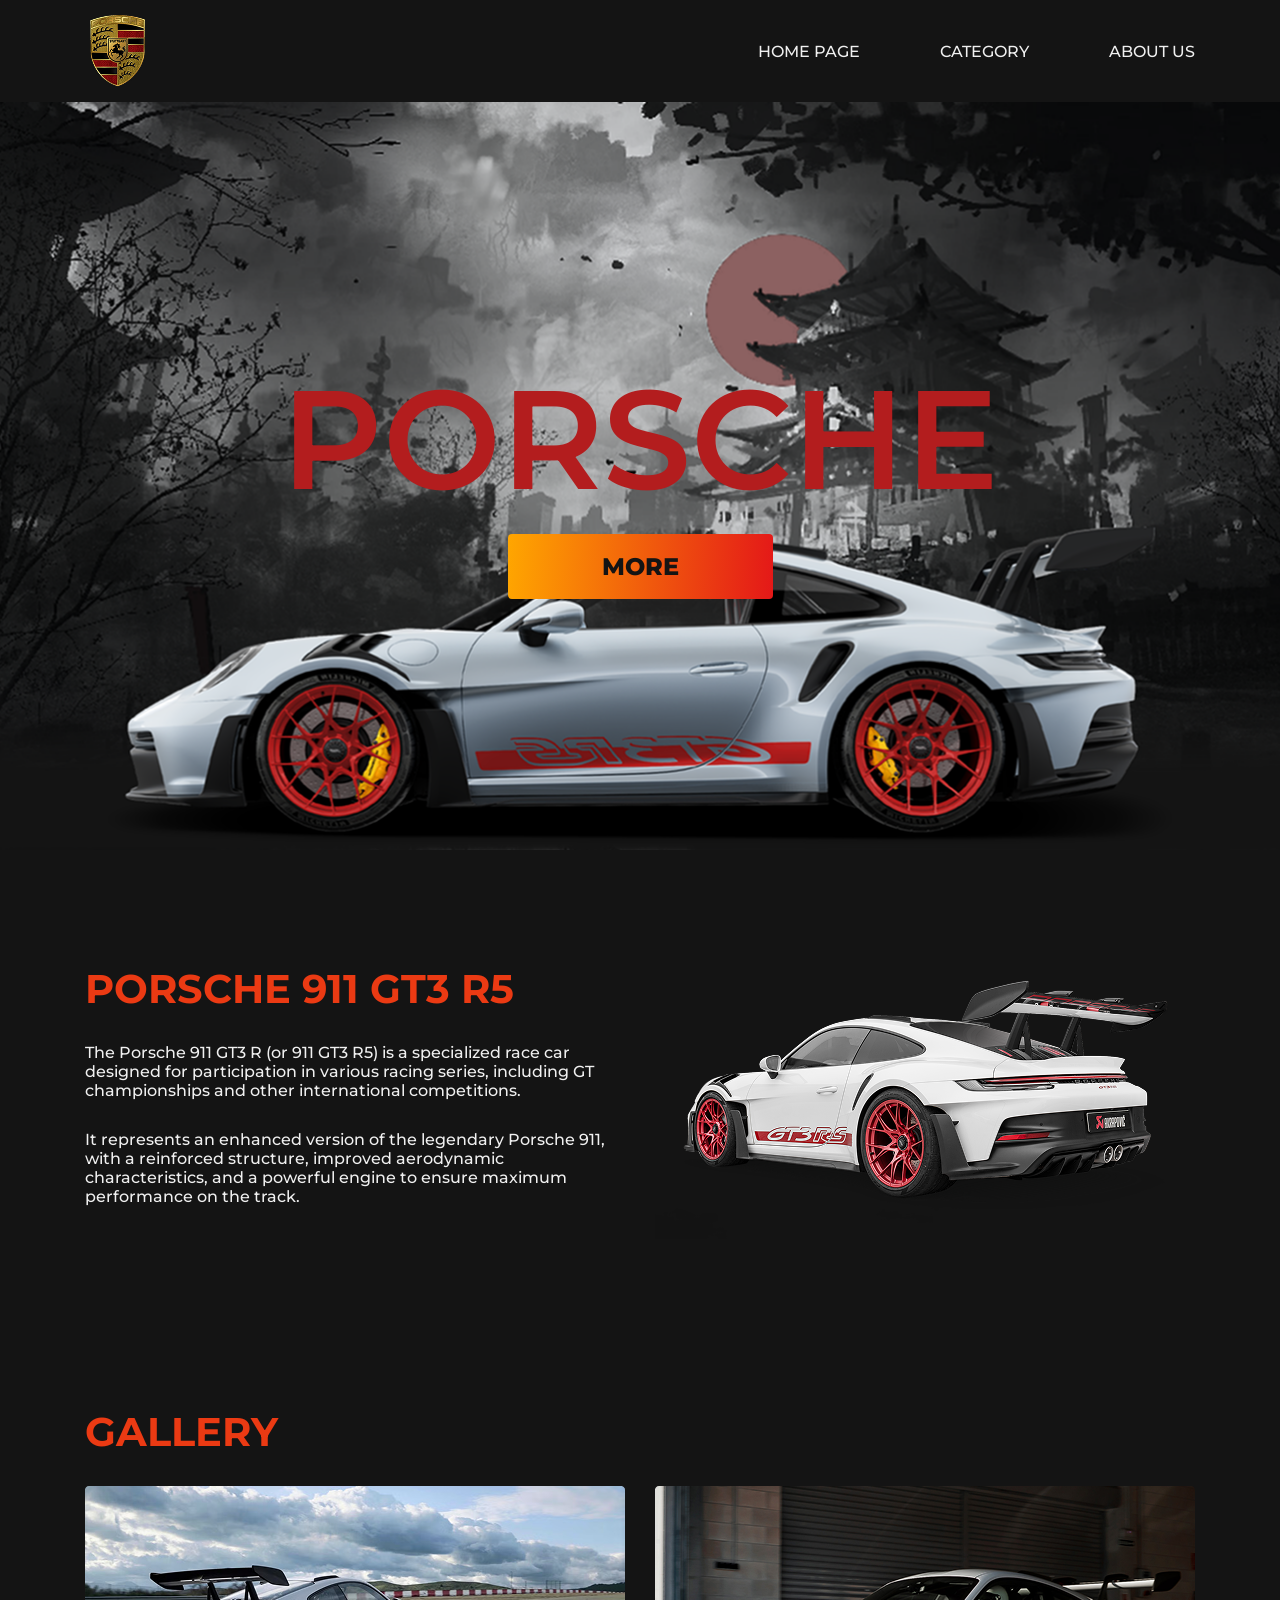
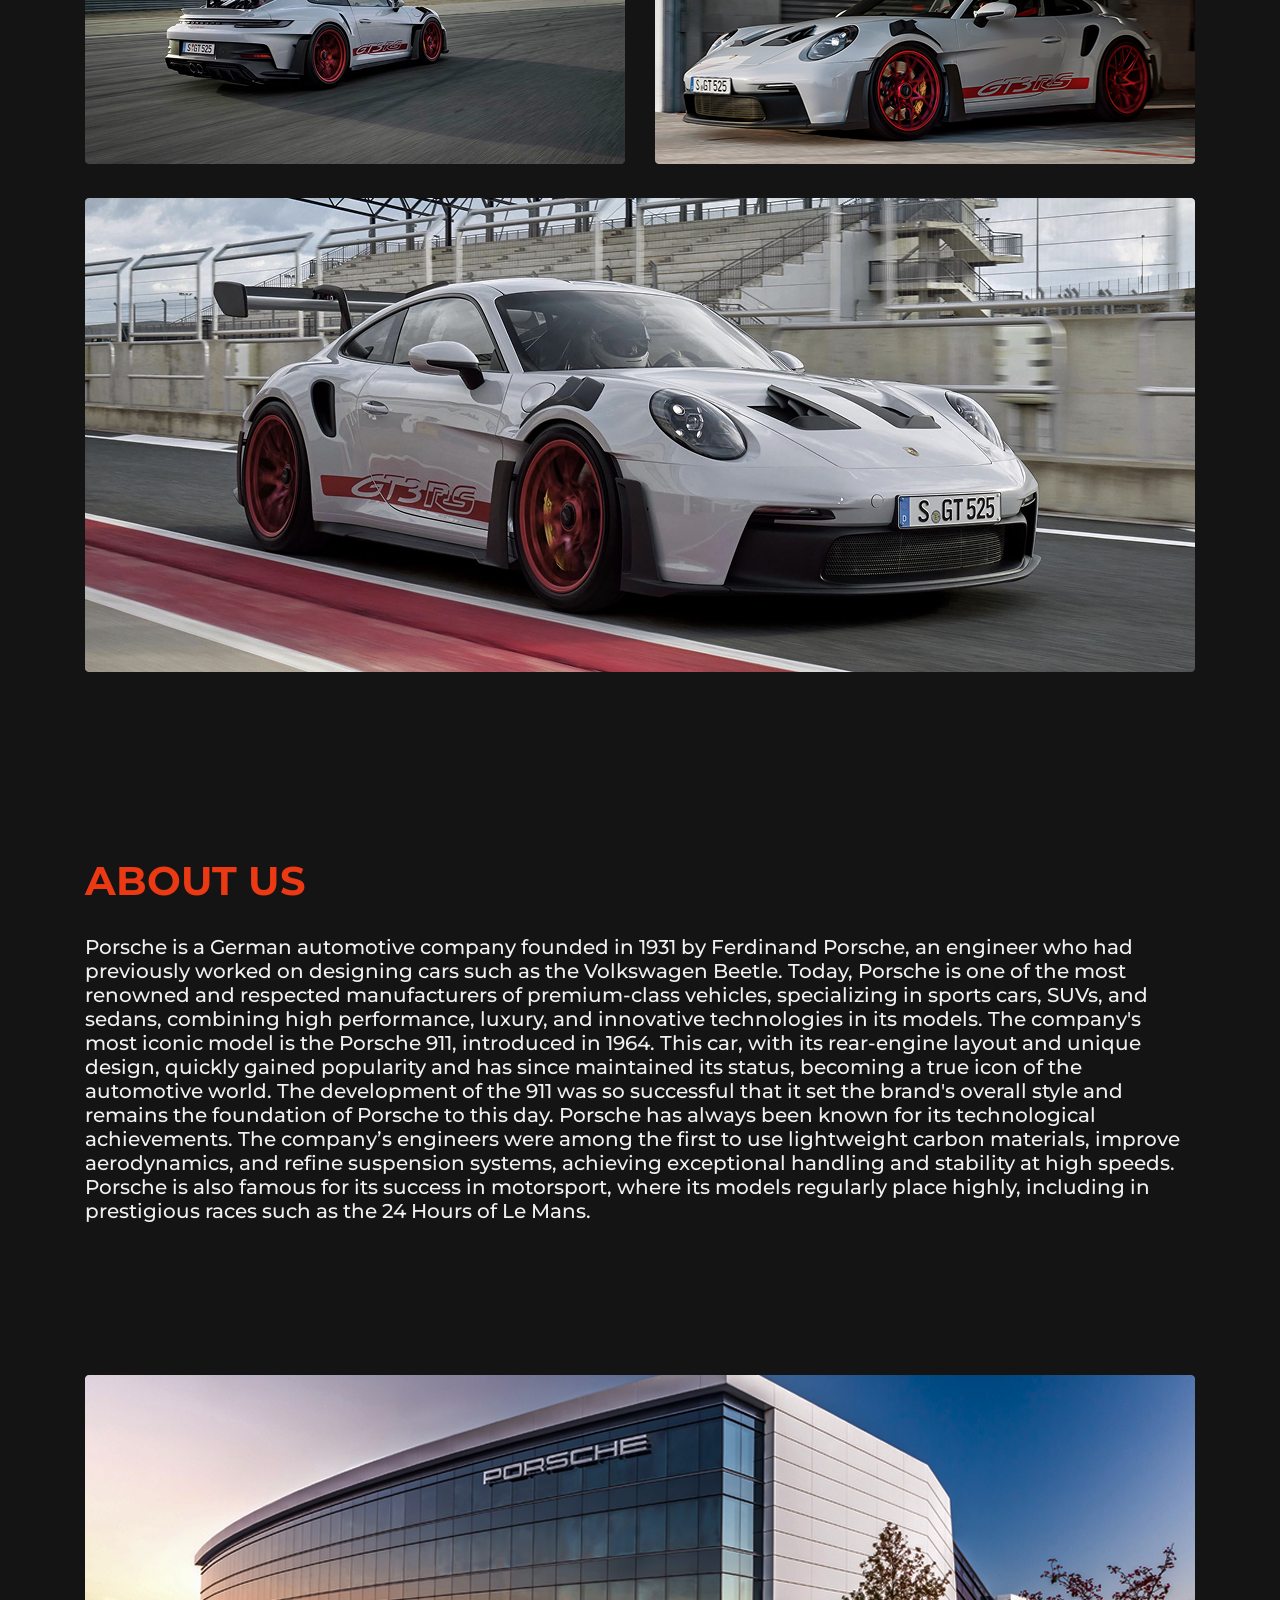
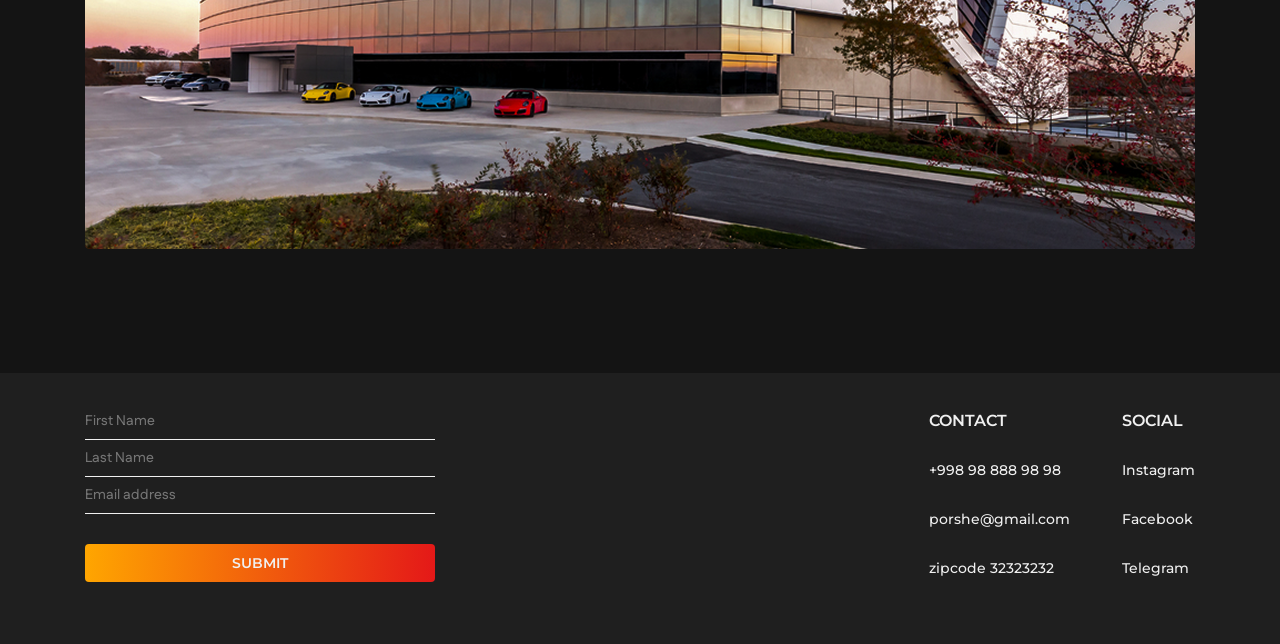
==== index.html @ d2d660ac "{porsche}" ====
<!DOCTYPE html>
<html lang="en">

<head>
    <meta charset="UTF-8">
    <meta name="viewport" content="width=device-width, initial-scale=1.0">
    <link rel="stylesheet" href="css/style.css">
    <title>PORSCHE</title>
</head>

<body>
    <!-- header-start -->
    <header class="header">
        <div class="container">
            <nav class="header__nav">
                <a href="#" class="header__nav-logo">
                    <img src="./img/logo.png" alt="">
                </a>
                <ul class="header__nav-list">
                    <li class="header__nav-list_item">
                        <a href="#" class="header__nav-link">HOME PAGE</a>
                    </li>
                    <li class="header__nav-list_item">
                        <a href="#" class="header__nav-link">CATEGORY</a>
                    </li>
                    <li class="header__nav-list_item">
                        <a href="#" class="header__nav-link">ABOUT US</a>
                    </li>
                </ul>
            </nav>
        </div>
    </header>
    <!-- header-end -->

    <!-- banner-start -->
    <section class="banner">
        <div class="container banner__wrap">
            <h1 class="banner__title">PORSCHE</h1>
            <a href="#" class="banner__link">MORE</a>
        </div>
    </section>
    <!-- banner-end -->

    <!-- car-start -->
    <section class="car">
        <div class="container car__wrap">
            <div class="car__left">
                <h2 class="car__left-title">PORSCHE 911 GT3 R5</h2>
                <p class="car__left-desc">The Porsche 911 GT3 R (or 911 GT3 R5) is a specialized race car designed for
                    participation in various racing series, including GT championships and other international
                    competitions.</p>
                <p class="car__left-desc">It represents an enhanced version of the legendary Porsche 911, with a
                    reinforced structure, improved aerodynamic characteristics, and a powerful engine to ensure maximum
                    performance on the track.</p>

            </div>
            <div class="car__right"><img src="./img/porsche.png" alt=""></div>
        </div>
    </section>
    <!-- car-end -->

    <!-- gallerey-start -->
    <section class="gallerey">
        <div class="container">
            <h2 class="gallerey__title">GALLERY</h2>
            <div class="gallerey__wrap">
                <div class="gallerey__img"><img src="img/gallery1.png" alt=""></div>
                <div class="gallerey__img"><img src="img/gallerey2.png" alt=""></div>
                <div class="gallerey__BigImg"><img src="img/gallerey3.png" alt=""></div>
            </div>
        </div>
    </section>


    <!-- gallerey-end -->

    <!-- about-start  -->
    <section class="about">
        <div class="container about__wrap">
            <h2 class="about__title">ABOUT US</h2>
            <p class="about__desk">
                Porsche is a German automotive company founded in 1931 by Ferdinand Porsche, an
                engineer who had previously worked on designing cars such as the Volkswagen Beetle.
                Today, Porsche is one of the most renowned and respected manufacturers of premium-class vehicles,
                specializing in sports cars, SUVs, and sedans, combining high performance, luxury, and innovative
                technologies in its models.
                The company's most iconic model is the Porsche 911, introduced in 1964.
                This car, with its rear-engine layout and unique design, quickly gained popularity and has since
                maintained its status, becoming a true icon of the automotive world. The development of the 911 was so
                successful that it set the brand's overall style and remains the foundation of Porsche to this day.
                Porsche has always been known for its technological achievements. The company’s engineers were among the
                first to use lightweight carbon materials, improve aerodynamics, and refine suspension systems,
                achieving exceptional handling and stability at high speeds. Porsche is also famous for its success in
                motorsport, where its models regularly place highly, including in prestigious races such as the 24 Hours
                of Le Mans.</p>
        </div>
        <div class="container about__img"><img src="img/office.png" alt=""></div>
    </section>
    <!-- about-end  -->

    <!-- footer-start -->
<footer class="footer">
  <div class="container">
    <nav class="footer__nav">
      <form id="contact-form" class="footer__nav-form" action="https://formspree.io/f/mojvgpev" method="POST">
        <input class="footer__nav-form_input" type="text" name="first_name" placeholder="First Name" required>
        <input class="footer__nav-form_input" type="text" name="last_name" placeholder="Last Name" required>
        <input class="footer__nav-form_input" type="email" name="email" placeholder="Email address" required>

        <!-- Тема письма -->
        <input type="hidden" name="_subject" value="Сообщение с моего сайта">

        <!-- Используем HTML шаблон -->
        <input type="hidden" name="_template" value="table">

        <!-- Сообщение -->
        <textarea name="message" style="display:none;">
<div>
  <img src="https://upload.wikimedia.org/wikipedia/commons/3/33/Porsche_Logo.svg" alt="Porsche Logo">
  <h2>Приветствую вас!</h2>
  <p><strong>Кабилов Саркор Сардарович</strong></p>
  <p>Создатель этого сайта</p>
  <p>Благодарю вас, что посетили мой сайт!</p>
</div>
        </textarea>

        <button class="footer__nav-form_btn" type="submit">SUBMIT</button>
      </form>

      <div class="footer__nav-right">
        <ul class="footer__nav-list">
          <h3 class="footer__nav-list_title">CONTACT</h3>
          <li class="footer__nav-list_item"><a href="tel:+998988889898" class="footer__nav-list_item-link">+998 98 888 98 98</a></li>
          <li class="footer__nav-list_item"><a href="mailto:porshe@gmail.com" class="footer__nav-list_item-link">porshe@gmail.com</a></li>
          <li class="footer__nav-list_item"><a href="sms:32323232" class="footer__nav-list_item-link">zipcode 32323232</a></li>
        </ul>

        <ul class="footer__nav-list">
          <h3 class="footer__nav-list_title">SOCIAL</h3>
          <li class="footer__nav-list_item"><a href="#" class="footer__nav-list_item-link">Instagram</a></li>
          <li class="footer__nav-list_item"><a href="#" class="footer__nav-list_item-link">Facebook</a></li>
          <li class="footer__nav-list_item"><a href="#" class="footer__nav-list_item-link">Telegram</a></li>
        </ul>
      </div>
    </nav>
  </div>
</footer>

<script>
document.getElementById('contact-form').addEventListener('submit', function(event) {
  event.preventDefault(); 
  var form = this;

  fetch(form.action, {
    method: form.method,
    body: new FormData(form),
    headers: { 'Accept': 'application/json' }
  }).then(response => {
    if (response.ok) {
      window.location.href = "thank-you.html"; 
    } else {
      alert("Ошибка при отправке формы. Попробуйте ещё раз.");
    }
  }).catch(error => {
    alert("Ошибка при отправке формы. Попробуйте ещё раз.");
  });
});
</script>

    <!-- footer-end -->
</body>

</html>
---- css/style.css ----
@import url(./fonts.css);

* {
    margin: 0;
    padding: 0;
    box-sizing: border-box;
    font-family: "Montserrat", sans-serif;
    text-decoration: none;
    list-style: none;
    font-weight: 500;
}

body {
    background: #141414;
    color: #F0F0F0;
}

/* header-start */
.header {
    padding: 10px 0;
}

.container {
    max-width: 1140px;
    width: 100%;
    height: 100%;
    padding: 0 15px;
    margin: 0 auto;
}

.header__nav {
    display: flex;
    justify-content: space-between;
    align-items: center;
}

.header__nav-list {
    display: flex;
    align-items: center;
    gap: 80px;
}

.header__nav-link {
    color: #F0F0F0;
    font-family: "Montserrat", sans-serif;
    font-weight: 500;
    font-size: 16px;
}

/* header-end */

/* banner-start */
.banner {
    background: url(../img/bg.png) no-repeat center bottom / cover;
    height: 748px;
}

.banner__wrap {
    display: flex;
    flex-direction: column;
    justify-content: center;
    align-items: center;
    gap: 10px;
}

.banner__title {
    font-family: "Montserrat", sans-serif;
    font-weight: 600;
    font-size: 140px;
    color: #B31D1E;
}

.banner__link {
    display: inline-block;
    padding: 18px;
    max-width: 265px;
    width: 100%;
    text-align: center;
    background: linear-gradient(93.34deg, #FFA600 0%, #E41818 100%);
    border-radius: 4px;
    font-family: "Montserrat";
    font-weight: 800;
    font-size: 24px;
    color: #141414;
    transition: 0.3s;
}

.banner__link:hover {
    color: #F0F0F0;
    background: linear-gradient(93.34deg, #E41818 0%, #FFA600 100%);
}

/* banner-end */

/* car-start */
.car {
    margin: 114px 0 164px;
}

.car__wrap {
    display: flex;
    gap: 30px;
    justify-content: center;
    align-items: flex-start;
}

.car__left {
    display: flex;
    flex-direction: column;
    gap: 30px;
    max-width: 540px;
    width: 100%;
}

.car__left-title {
    font-family: "Montserrat", sans-serif;
    font-weight: 700;
    font-size: 40px;
    color: #EB3A13;
}

.car__left-desk {
    font-family: "Montserrat", sans-serif;
    font-weight: 500;
    font-size: 20px;

}

.car__rigt {
    max-width: 540px;
    width: 100%;
}

.car__rigt img {
    width: 100%;
}

.gallerey {
    margin-bottom: 180px;
}

.gallerey__title {
    font-weight: 700;
    font-size: 40px;
    color: #EB3A13;
    margin-bottom: 30px;
}

.gallerey__wrap {
    display: flex;
    flex-wrap: wrap;
    gap: 30px;
}

.gallerey__img {
    flex: 0 0 calc(50% -15px);
}

.gallerey__img img {
    width: 100%;
}

.gallerey__BigImg {
    width: 100%;
}

/* car-end */

/* about-start */
.about {
    margin-bottom: 120px;
}

.about__wrap {
    display: flex;
    flex-direction: column;
    gap: 30px;
    margin-bottom: 152px;
}

.about__title {
    font-family: "Montserrat", sans-serif;
    font-weight: 700;
    font-size: 40px;
    color: #EB3A13;
}

.about__desk {
    font-family: "Montserrat", sans-serif;
    font-weight: 500;
    font-size: 20px;
    color: #F0F0F0;
}

.about__img img {
    width: 100%;
}

/* about-end */
/* footer-start */
.footer {
    padding: 38px 0 62px;
    background: #1F1F1F;

}

.footer__nav {
    display: flex;
    justify-content: space-between;
}

.footer__nav-form {
    max-width: 350px;
    width: 100%;
    display: flex;
    flex-direction: column;
    gap: 8px;
}

.footer__nav-form_input {
    border: none;
    outline: none;
    background: none;
    padding-bottom: 8px;
    border-bottom: 1px solid #F0F0F0;
    font-family: "Fustat", sans-serif;
    font-weight: 500;
    font-size: 14px;
    color: #F0F0F0;
}


.footer__nav-form_btn {
    border: none;
    outline: none;
    font-family: "Montserrat", sans-serif;
    font-weight: 600;
    font-size: 14px;
    padding: 10px;
    margin-top: 22px;
    border-radius: 4px;
    background: linear-gradient(93.34deg, #FFA600 0%, #E41818 100%);
    transition: 0.3s;
    color: #F0F0F0;
}

.footer__nav-form_btn:hover {
    color: #141414;
    background: linear-gradient(93.34deg, #E41818 0%, #FFA600 100%);
}

.footer__nav-right {
    display: flex;
    gap: 52px;
    align-items: flex-start;
}

.footer__nav-list {
    display: flex;
    gap: 30px;
    flex-direction: column;
}

.footer__nav-list_title {
    font-family: "Montserrat", sans-serif;
    font-weight: 600;
    font-size: 16px;
    color: #F0F0F0;
}

.footer__nav-list_item-link {
    font-family: "Montserrat", sans-serif;
    font-weight: 500;
    font-size: 14px;
    color: #F0F0F0;
}

/* footer-start */
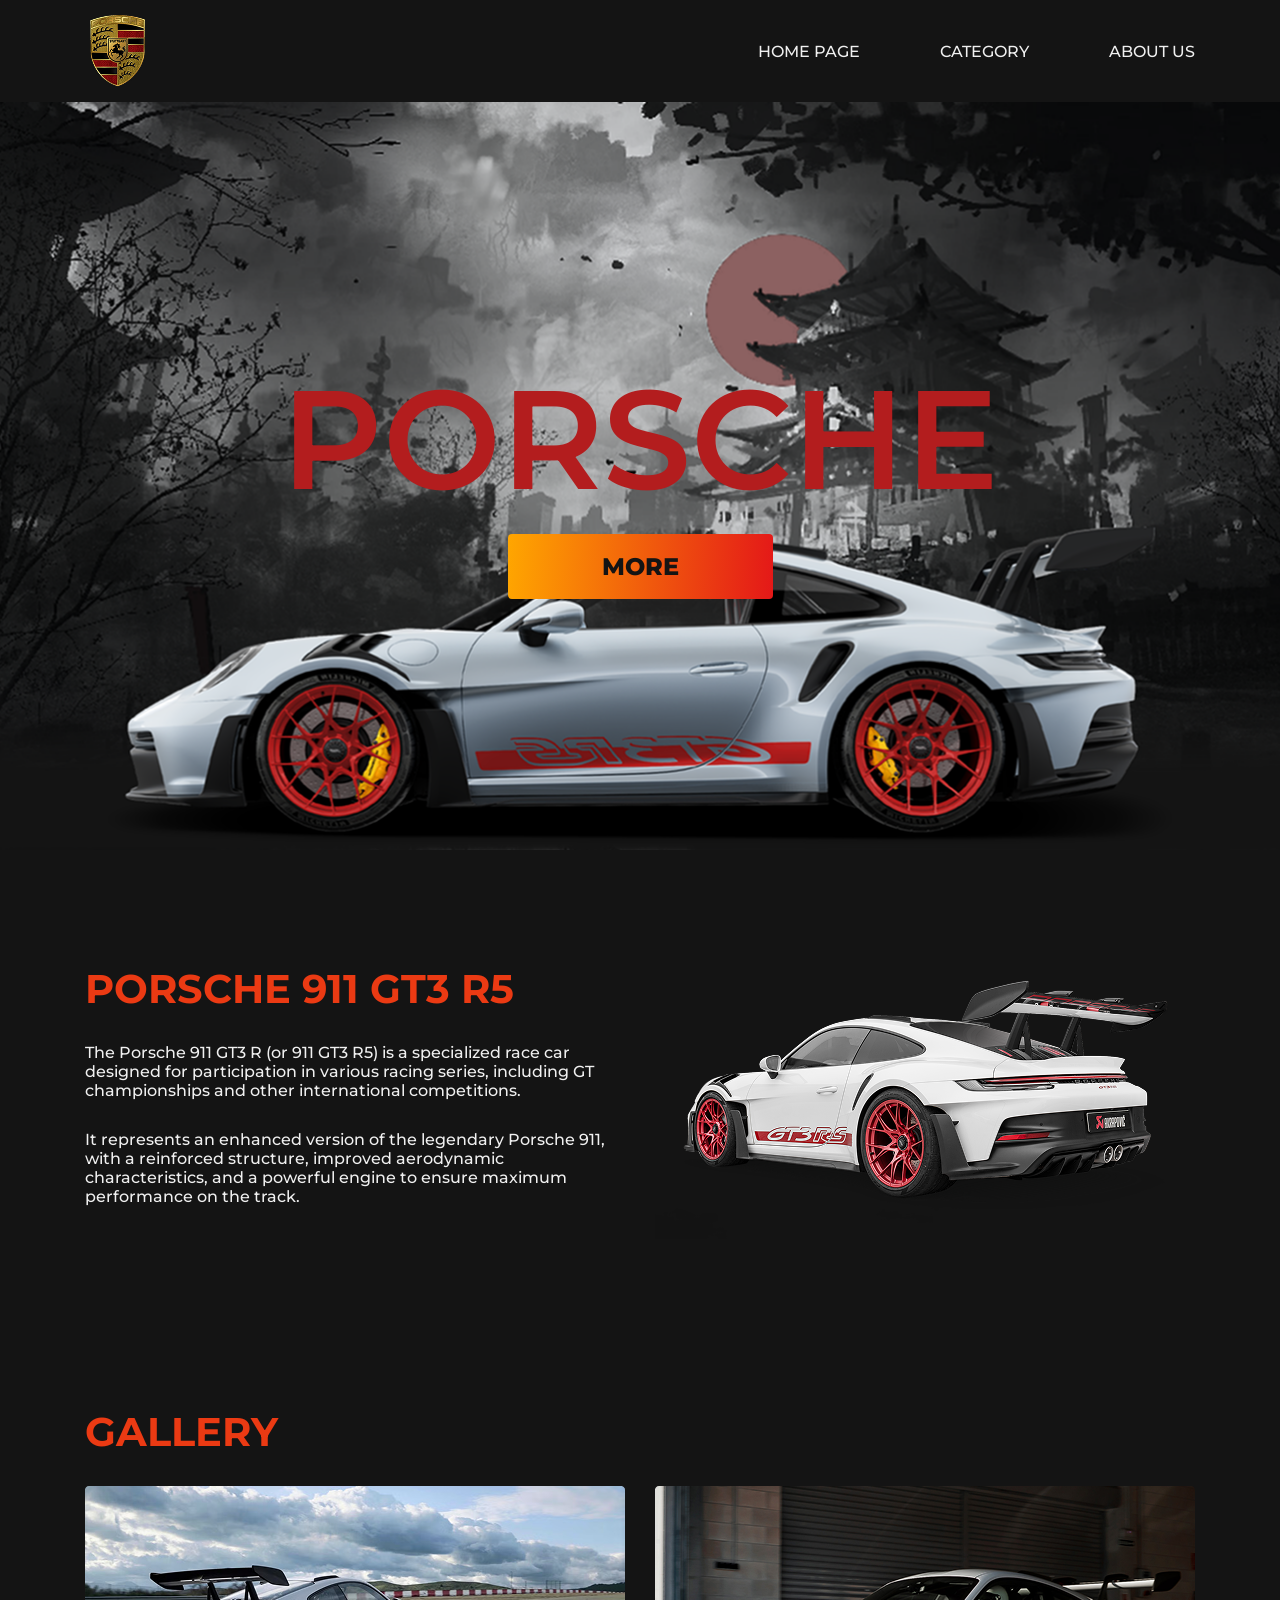
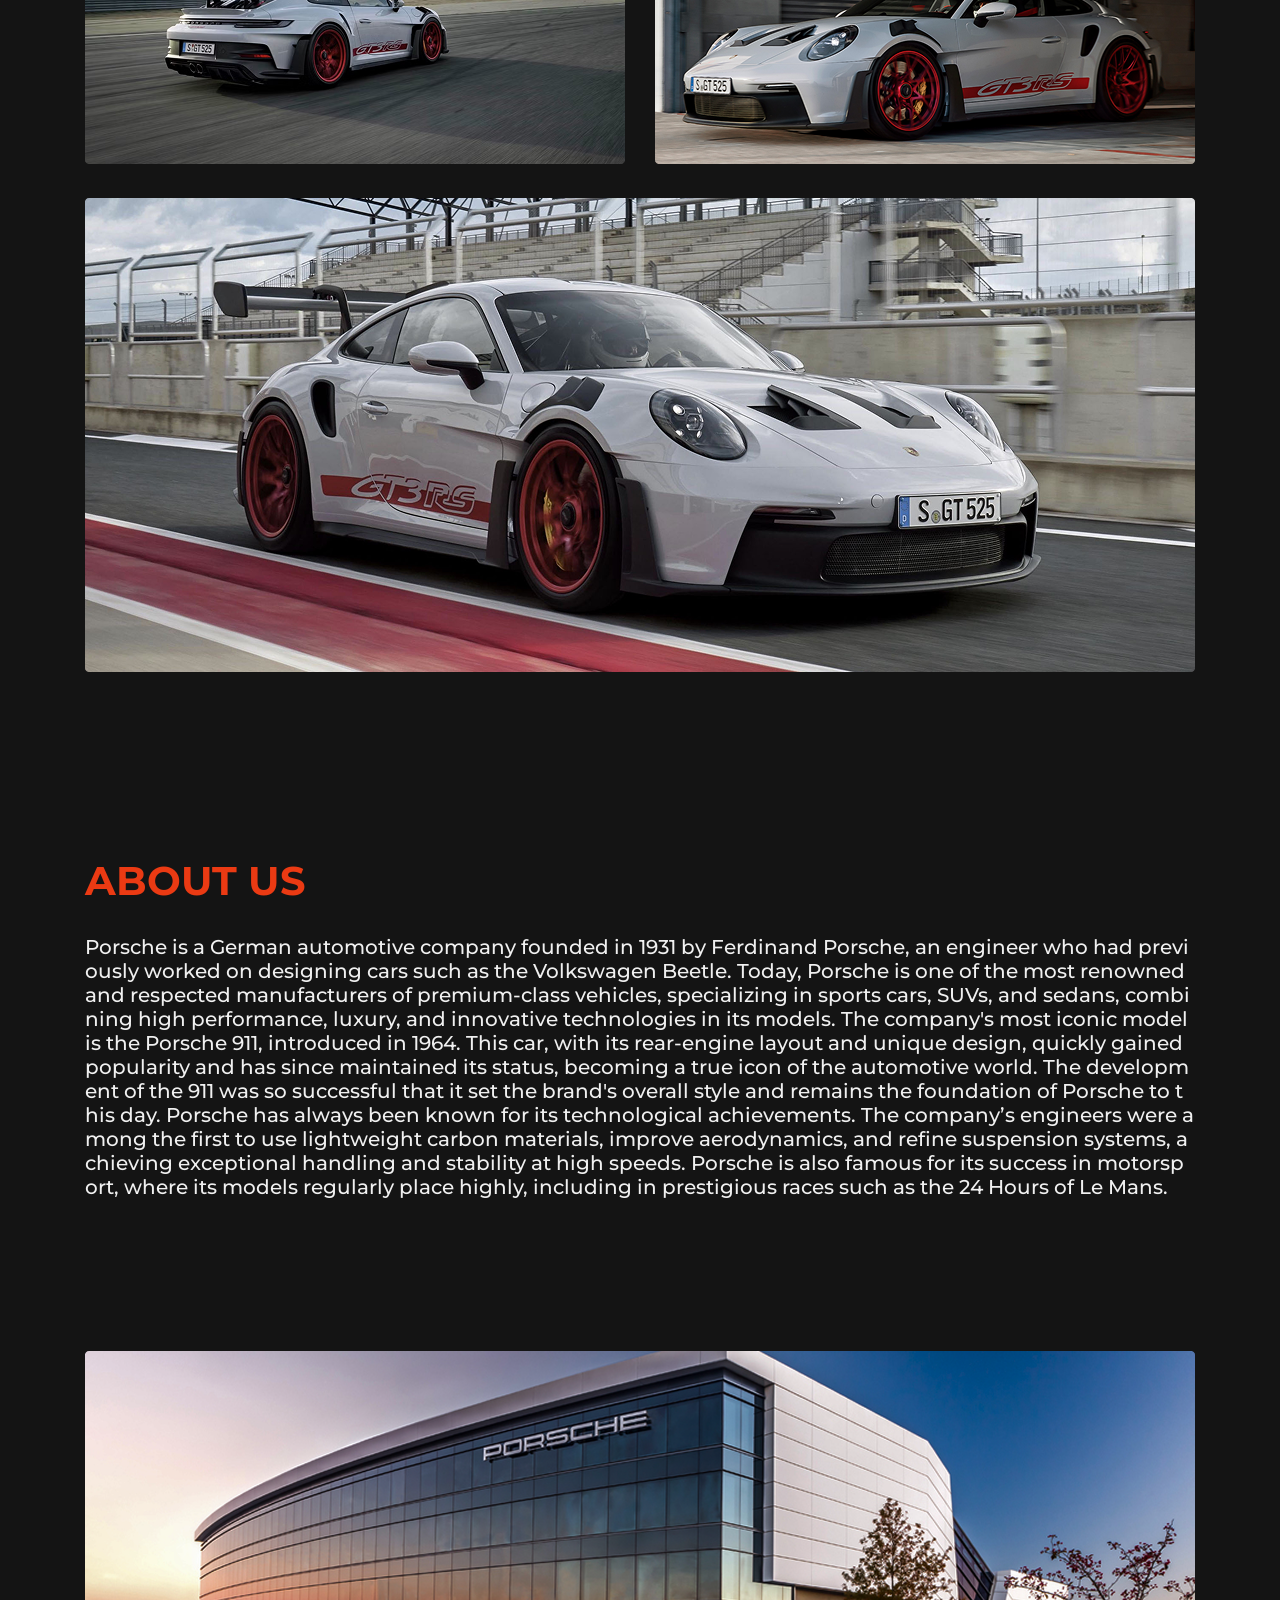
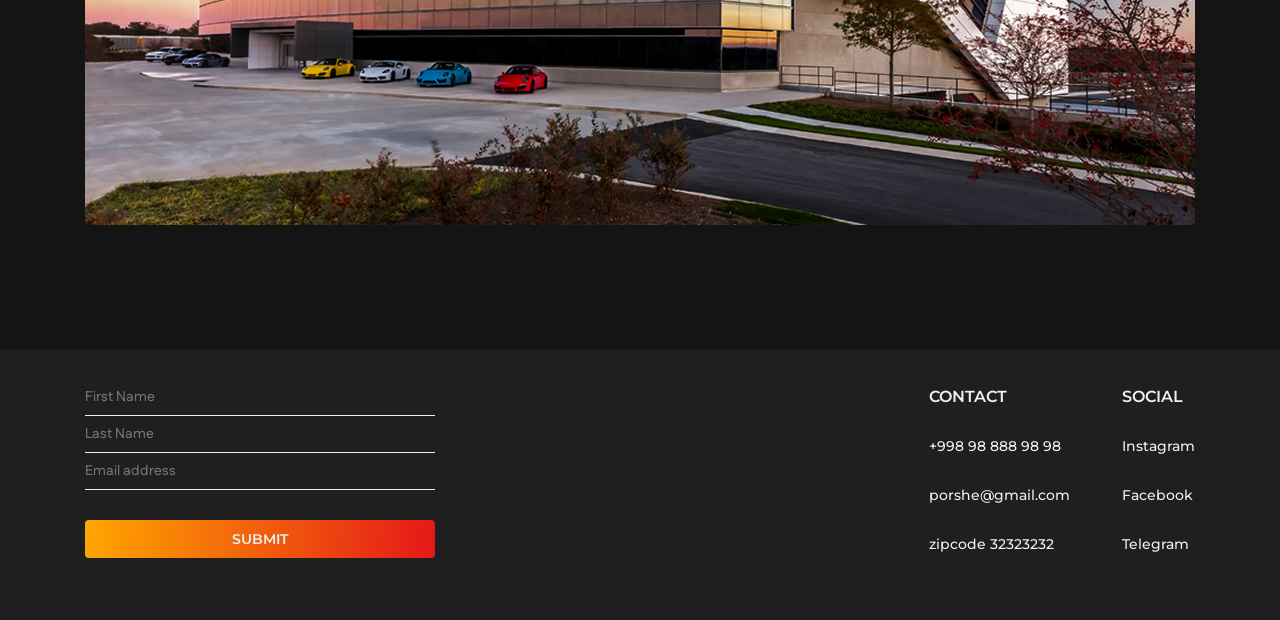
==== commit 79319772: "adapted site" ====
--- a/index.html
+++ b/index.html
@@ -5,6 +5,7 @@
     <meta charset="UTF-8">
     <meta name="viewport" content="width=device-width, initial-scale=1.0">
     <link rel="stylesheet" href="css/style.css">
+    <link rel="stylesheet" href="css/media.css">
     <title>PORSCHE</title>
 </head>
 
@@ -18,13 +19,13 @@
                 </a>
                 <ul class="header__nav-list">
                     <li class="header__nav-list_item">
-                        <a href="#" class="header__nav-link">HOME PAGE</a>
+                        <a href="#" class="header__nav-list_item-link">HOME PAGE</a>
                     </li>
                     <li class="header__nav-list_item">
-                        <a href="#" class="header__nav-link">CATEGORY</a>
+                        <a href="#" class="header__nav-list_item-link">CATEGORY</a>
                     </li>
                     <li class="header__nav-list_item">
-                        <a href="#" class="header__nav-link">ABOUT US</a>
+                        <a href="#" class="header__nav-list_item-link">ABOUT US</a>
                     </li>
                 </ul>
             </nav>
@@ -66,7 +67,7 @@
             <div class="gallerey__wrap">
                 <div class="gallerey__img"><img src="img/gallery1.png" alt=""></div>
                 <div class="gallerey__img"><img src="img/gallerey2.png" alt=""></div>
-                <div class="gallerey__BigImg"><img src="img/gallerey3.png" alt=""></div>
+                <div class="gallerey__img"><img src="img/gallerey3.png" alt=""></div>
             </div>
         </div>
     </section>
@@ -99,73 +100,55 @@
     <!-- about-end  -->
 
     <!-- footer-start -->
-<footer class="footer">
-  <div class="container">
-    <nav class="footer__nav">
-      <form id="contact-form" class="footer__nav-form" action="https://formspree.io/f/mojvgpev" method="POST">
-        <input class="footer__nav-form_input" type="text" name="first_name" placeholder="First Name" required>
-        <input class="footer__nav-form_input" type="text" name="last_name" placeholder="Last Name" required>
-        <input class="footer__nav-form_input" type="email" name="email" placeholder="Email address" required>
+    <footer class="footer">
+        <div class="container">
+            <nav class="footer__nav">
+                <form id="contact-form" class="footer__nav-form" action="https://formspree.io/f/mojvgpev" method="POST">
+                    <input class="footer__nav-form_input" type="text" name="first_name" placeholder="First Name"
+                        required>
+                    <input class="footer__nav-form_input" type="text" name="last_name" placeholder="Last Name" required>
+                    <input class="footer__nav-form_input" type="email" name="email" placeholder="Email address"
+                        required>
 
-        <!-- Тема письма -->
-        <input type="hidden" name="_subject" value="Сообщение с моего сайта">
+                    <!-- Тема письма -->
+                    <input type="hidden" name="_subject" value="Сообщение с моего сайта">
 
-        <!-- Используем HTML шаблон -->
-        <input type="hidden" name="_template" value="table">
+                    <!-- Используем HTML шаблон -->
+                    <input type="hidden" name="_template" value="table">
 
-        <!-- Сообщение -->
-        <textarea name="message" style="display:none;">
-<div>
-  <img src="https://upload.wikimedia.org/wikipedia/commons/3/33/Porsche_Logo.svg" alt="Porsche Logo">
-  <h2>Приветствую вас!</h2>
-  <p><strong>Кабилов Саркор Сардарович</strong></p>
-  <p>Создатель этого сайта</p>
-  <p>Благодарю вас, что посетили мой сайт!</p>
-</div>
+                    <!-- Сообщение -->
+                    <textarea name="message" style="display:none;">
+
         </textarea>
 
-        <button class="footer__nav-form_btn" type="submit">SUBMIT</button>
-      </form>
+                    <button class="footer__nav-form_btn" type="submit">SUBMIT</button>
+                </form>
 
-      <div class="footer__nav-right">
-        <ul class="footer__nav-list">
-          <h3 class="footer__nav-list_title">CONTACT</h3>
-          <li class="footer__nav-list_item"><a href="tel:+998988889898" class="footer__nav-list_item-link">+998 98 888 98 98</a></li>
-          <li class="footer__nav-list_item"><a href="mailto:porshe@gmail.com" class="footer__nav-list_item-link">porshe@gmail.com</a></li>
-          <li class="footer__nav-list_item"><a href="sms:32323232" class="footer__nav-list_item-link">zipcode 32323232</a></li>
-        </ul>
+                <div class="footer__nav-lists">
+                    <ul class="footer__nav-list">
+                        <h3 class="footer__nav-list_title">CONTACT</h3>
+                        <li class="footer__nav-list_item"><a href="tel:+998988889898"
+                                class="footer__nav-list_item-link">+998 98 888 98 98</a></li>
+                        <li class="footer__nav-list_item"><a href="mailto:porshe@gmail.com"
+                                class="footer__nav-list_item-link">porshe@gmail.com</a></li>
+                        <li class="footer__nav-list_item"><a href="sms:32323232"
+                                class="footer__nav-list_item-link">zipcode 32323232</a></li>
+                    </ul>
 
-        <ul class="footer__nav-list">
-          <h3 class="footer__nav-list_title">SOCIAL</h3>
-          <li class="footer__nav-list_item"><a href="#" class="footer__nav-list_item-link">Instagram</a></li>
-          <li class="footer__nav-list_item"><a href="#" class="footer__nav-list_item-link">Facebook</a></li>
-          <li class="footer__nav-list_item"><a href="#" class="footer__nav-list_item-link">Telegram</a></li>
-        </ul>
-      </div>
-    </nav>
-  </div>
-</footer>
+                    <ul class="footer__nav-list">
+                        <h3 class="footer__nav-list_title">SOCIAL</h3>
+                        <li class="footer__nav-list_item"><a href="#" class="footer__nav-list_item-link">Instagram</a>
+                        </li>
+                        <li class="footer__nav-list_item"><a href="#" class="footer__nav-list_item-link">Facebook</a>
+                        </li>
+                        <li class="footer__nav-list_item"><a href="#" class="footer__nav-list_item-link">Telegram</a>
+                        </li>
+                    </ul>
+                </div>
+            </nav>
+        </div>
+    </footer>
 
-<script>
-document.getElementById('contact-form').addEventListener('submit', function(event) {
-  event.preventDefault(); 
-  var form = this;
-
-  fetch(form.action, {
-    method: form.method,
-    body: new FormData(form),
-    headers: { 'Accept': 'application/json' }
-  }).then(response => {
-    if (response.ok) {
-      window.location.href = "thank-you.html"; 
-    } else {
-      alert("Ошибка при отправке формы. Попробуйте ещё раз.");
-    }
-  }).catch(error => {
-    alert("Ошибка при отправке формы. Попробуйте ещё раз.");
-  });
-});
-</script>
 
     <!-- footer-end -->
 </body>
--- a/css/style.css
+++ b/css/style.css
@@ -40,7 +40,7 @@
     gap: 80px;
 }
 
-.header__nav-link {
+.header__nav-list_item-link {
     color: #F0F0F0;
     font-family: "Montserrat", sans-serif;
     font-weight: 500;
@@ -66,7 +66,7 @@
 .banner__title {
     font-family: "Montserrat", sans-serif;
     font-weight: 600;
-    font-size: 140px;
+    font-size: clamp(3.125rem, 0.93rem + 10.98vw, 8.75rem);
     color: #B31D1E;
 }
 
@@ -115,7 +115,7 @@
 .car__left-title {
     font-family: "Montserrat", sans-serif;
     font-weight: 700;
-    font-size: 40px;
+    font-size: clamp(1.563rem, 1.197rem + 1.83vw, 2.5rem);
     color: #EB3A13;
 }
 
@@ -123,15 +123,15 @@
     font-family: "Montserrat", sans-serif;
     font-weight: 500;
     font-size: 20px;
-
-}
-
-.car__rigt {
+    word-break: break-all
+}
+
+.car__right {
     max-width: 540px;
     width: 100%;
 }
 
-.car__rigt img {
+.car__right img {
     width: 100%;
 }
 
@@ -160,7 +160,7 @@
     width: 100%;
 }
 
-.gallerey__BigImg {
+.gallerey__img img {
     width: 100%;
 }
 
@@ -190,6 +190,11 @@
     font-weight: 500;
     font-size: 20px;
     color: #F0F0F0;
+    word-break: break-all;
+    display: -webkit-box;
+    -webkit-line-clamp: 12;
+    -webkit-box-orient: vertical;
+    overflow: hidden;
 }
 
 .about__img img {
@@ -249,7 +254,7 @@
     background: linear-gradient(93.34deg, #E41818 0%, #FFA600 100%);
 }
 
-.footer__nav-right {
+.footer__nav-lists {
     display: flex;
     gap: 52px;
     align-items: flex-start;
--- a/css/media.css
+++ b/css/media.css
@@ -0,0 +1,93 @@
+ @media screen and (max-width:1140px) {
+     .car__wrap {
+         flex-direction: column;
+     }
+
+     .car__left {
+         max-width: none;
+     }
+
+     .car__right {
+         max-width: none;
+     }
+ }
+
+ @media screen and (max-width:768px) {
+     .header__nav-list {
+         gap: 30px;
+     }
+
+     .gallerey__wrap {
+         flex-wrap: nowrap;
+         flex-direction: column;
+         gap: 15px;
+     }
+ }
+
+ @media screen and (max-width:678px) {
+     .footer__nav {
+         flex-direction: column;
+         gap: 50px;
+     }
+
+     .footer__nav-form {
+         max-width: none;
+     }
+
+     .footer__nav-lists {
+         gap: 10px;
+         width: 100%;
+     }
+
+     .footer__list {
+         flex-basis: 50%;
+     }
+ }
+
+ @media screen and (max-width:576px) {
+     .banner {
+         height: 400px;
+     }
+ }
+
+ @media screen and (max-width:480px) {
+     .header {
+         padding: 25px 0;
+     }
+
+     .header__nav {
+         flex-direction: column;
+         gap: 20px;
+     }
+ }
+
+ @media screen and (max-width:420px) {
+     .header__nav-list {
+         gap: 15px;
+     }
+
+     .header__nav-list_item-link {
+         font-size: 14px;
+     }
+
+     .banner {
+         height: 360px;
+     }
+ }
+
+ @media screen and (max-width:360px) {
+     .footer__nav-lists {
+         flex-direction: column;
+         gap: 40px;
+     }
+
+     .footer__list {
+         flex-basis: auto;
+     }
+ }
+
+ @media screen and (max-width:350px) {
+     .header__nav-list_item-link {
+         font-size: 12px;
+     }
+ }
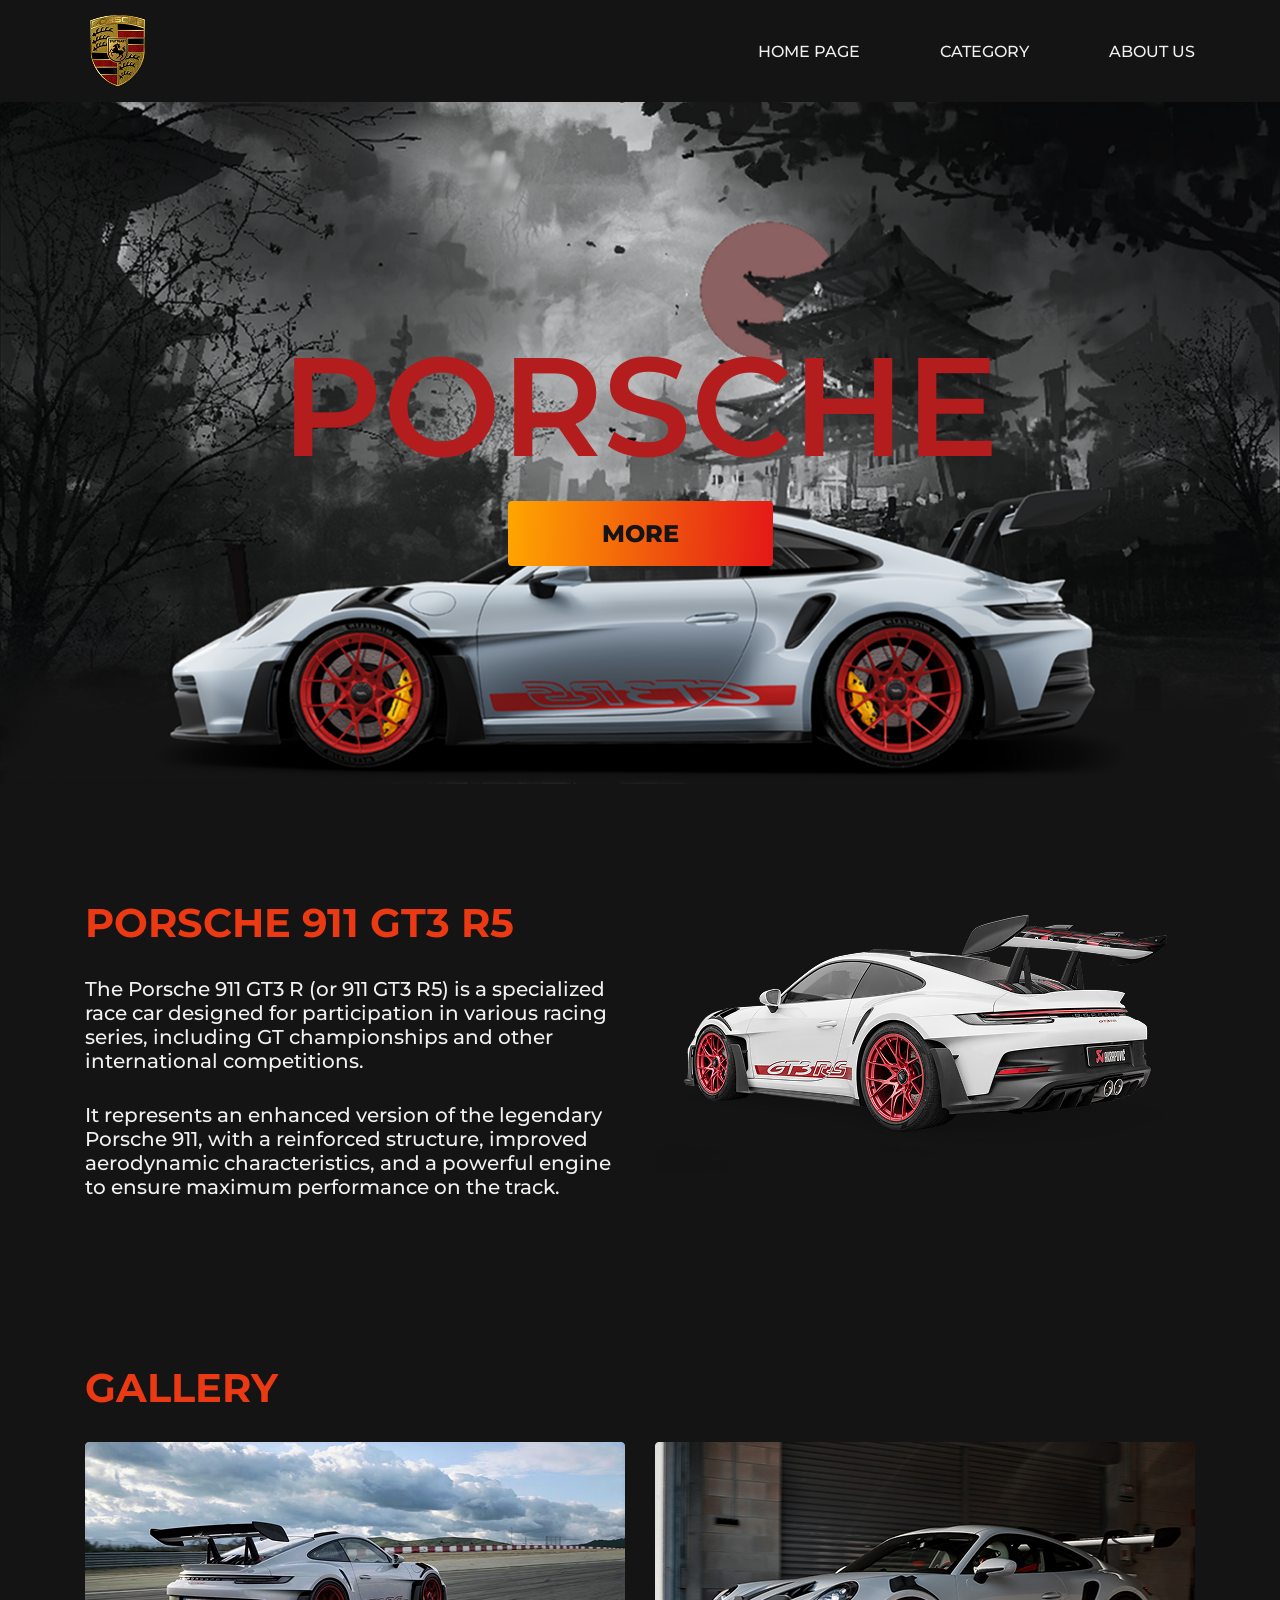
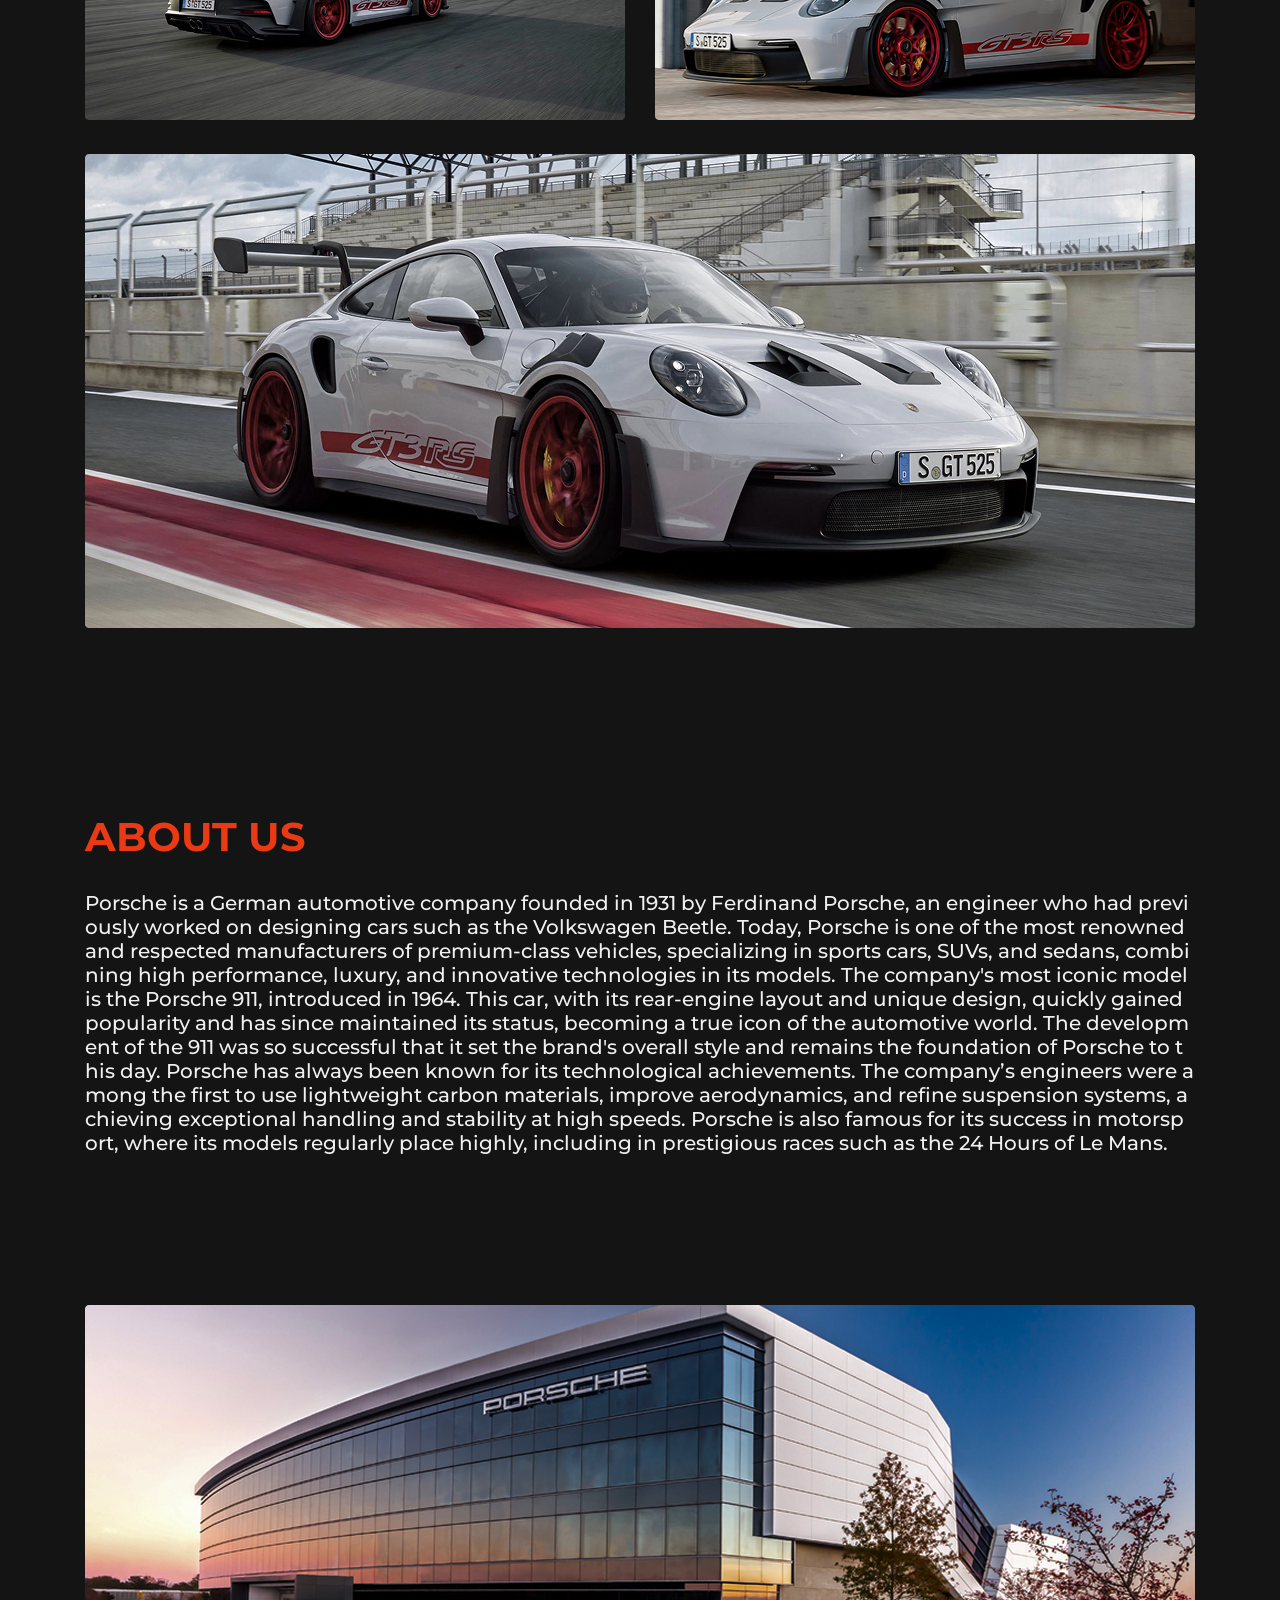
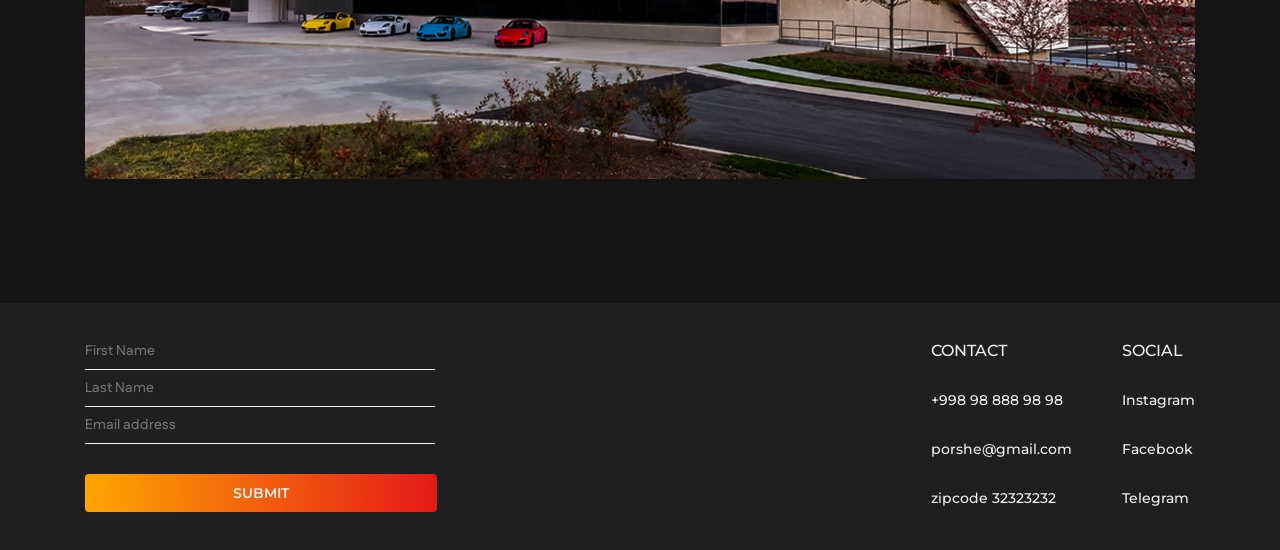
==== commit e175d238: "adapted" ====
--- a/index.html
+++ b/index.html
@@ -28,6 +28,23 @@
                         <a href="#" class="header__nav-list_item-link">ABOUT US</a>
                     </li>
                 </ul>
+
+                <!-- бургер (мобилка) -->
+                <input type="checkbox" id="burger-toggle">
+
+                <label for="burger-toggle" class="burger">
+                    <span></span>
+                    <span></span>
+                    <span></span>
+                </label>
+
+
+                <!-- мобильное меню -->
+                <nav class="menu-mobile">
+                    <a href="#" class="header__nav-list_item-link">HOME</a>
+                    <a href="#" class="header__nav-list_item-link">CATEGORY</a>
+                    <a href="#" class="header__nav-list_item-link">ABOUT</a>
+                </nav>
             </nav>
         </div>
     </header>
@@ -37,7 +54,7 @@
     <section class="banner">
         <div class="container banner__wrap">
             <h1 class="banner__title">PORSCHE</h1>
-            <a href="#" class="banner__link">MORE</a>
+            <button class="banner__btn">MORE</button>
         </div>
     </section>
     <!-- banner-end -->
@@ -47,10 +64,10 @@
         <div class="container car__wrap">
             <div class="car__left">
                 <h2 class="car__left-title">PORSCHE 911 GT3 R5</h2>
-                <p class="car__left-desc">The Porsche 911 GT3 R (or 911 GT3 R5) is a specialized race car designed for
+                <p class="car__left-desk">The Porsche 911 GT3 R (or 911 GT3 R5) is a specialized race car designed for
                     participation in various racing series, including GT championships and other international
                     competitions.</p>
-                <p class="car__left-desc">It represents an enhanced version of the legendary Porsche 911, with a
+                <p class="car__left-desk">It represents an enhanced version of the legendary Porsche 911, with a
                     reinforced structure, improved aerodynamic characteristics, and a powerful engine to ensure maximum
                     performance on the track.</p>
 
@@ -65,9 +82,11 @@
         <div class="container">
             <h2 class="gallerey__title">GALLERY</h2>
             <div class="gallerey__wrap">
+                
                 <div class="gallerey__img"><img src="img/gallery1.png" alt=""></div>
                 <div class="gallerey__img"><img src="img/gallerey2.png" alt=""></div>
-                <div class="gallerey__img"><img src="img/gallerey3.png" alt=""></div>
+                <div class="gallerey__img "><img src="img/gallerey3.png" alt="">
+                </div>
             </div>
         </div>
     </section>
@@ -121,10 +140,10 @@
 
         </textarea>
 
-                    <button class="footer__nav-form_btn" type="submit">SUBMIT</button>
-                </form>
+                    <button class="footer__nav-form_btn" type="submit" >SUBMIT</button>
+                </form> 
 
-                <div class="footer__nav-lists">
+                <div class="footer__nav-lists" >
                     <ul class="footer__nav-list">
                         <h3 class="footer__nav-list_title">CONTACT</h3>
                         <li class="footer__nav-list_item"><a href="tel:+998988889898"
@@ -135,7 +154,7 @@
                                 class="footer__nav-list_item-link">zipcode 32323232</a></li>
                     </ul>
 
-                    <ul class="footer__nav-list">
+                    <ul class="footer__nav-list" id="">
                         <h3 class="footer__nav-list_title">SOCIAL</h3>
                         <li class="footer__nav-list_item"><a href="#" class="footer__nav-list_item-link">Instagram</a>
                         </li>
@@ -148,8 +167,6 @@
             </nav>
         </div>
     </footer>
-
-
     <!-- footer-end -->
 </body>
 
--- a/css/style.css
+++ b/css/style.css
@@ -34,17 +34,22 @@
     align-items: center;
 }
 
+.header__nav-logo img {
+    height: clamp(1.625rem, 0.357rem + 6.34vw, 4.875rem);
+}
+
 .header__nav-list {
     display: flex;
     align-items: center;
     gap: 80px;
 }
 
-.header__nav-list_item-link {
-    color: #F0F0F0;
-    font-family: "Montserrat", sans-serif;
-    font-weight: 500;
-    font-size: 16px;
+.header__nav-list_item-link,
+.footer__nav-list_title {
+    color: #F0F0F0;
+    font-family: "Montserrat", sans-serif;
+    font-weight: 500;
+    font-size: clamp(0.5rem, 0.305rem + 0.98vw, 1rem);
 }
 
 /* header-end */
@@ -52,7 +57,8 @@
 /* banner-start */
 .banner {
     background: url(../img/bg.png) no-repeat center bottom / cover;
-    height: 748px;
+    /* height: 748px; */
+    padding: clamp(1.625rem, -3.058rem + 23.41vw, 13.625rem);
 }
 
 .banner__wrap {
@@ -66,26 +72,26 @@
 .banner__title {
     font-family: "Montserrat", sans-serif;
     font-weight: 600;
-    font-size: clamp(3.125rem, 0.93rem + 10.98vw, 8.75rem);
+    font-size: clamp(1.25rem, -1.677rem + 14.63vw, 8.75rem);
     color: #B31D1E;
 }
 
-.banner__link {
+.banner__btn {
     display: inline-block;
-    padding: 18px;
-    max-width: 265px;
-    width: 100%;
-    text-align: center;
+    padding: clamp(0.125rem, -0.265rem + 1.95vw, 1.125rem) 0;
+    max-width: clamp(3.125rem, -2.119rem + 26.22vw, 16.563rem);
+    width: 100%;
     background: linear-gradient(93.34deg, #FFA600 0%, #E41818 100%);
-    border-radius: 4px;
+    border-radius: clamp(0.125rem, 0.076rem + 0.24vw, 0.25rem);
     font-family: "Montserrat";
     font-weight: 800;
-    font-size: 24px;
+    font-size: clamp(0.375rem, -0.064rem + 2.2vw, 1.5rem);
     color: #141414;
     transition: 0.3s;
-}
-
-.banner__link:hover {
+    border: none;
+}
+
+.banner__btn:hover {
     color: #F0F0F0;
     background: linear-gradient(93.34deg, #E41818 0%, #FFA600 100%);
 }
@@ -94,12 +100,13 @@
 
 /* car-start */
 .car {
-    margin: 114px 0 164px;
+    /* margin: 114px 0 164px; */
+    margin: clamp(1.25rem, -1.043rem + 11.46vw, 7.125rem) 0 clamp(0.5rem, -3.305rem + 19.02vw, 10.25rem);
 }
 
 .car__wrap {
     display: flex;
-    gap: 30px;
+    gap: clamp(0.75rem, 0.311rem + 2.2vw, 1.875rem);
     justify-content: center;
     align-items: flex-start;
 }
@@ -107,57 +114,61 @@
 .car__left {
     display: flex;
     flex-direction: column;
-    gap: 30px;
+    gap: clamp(0.75rem, 0.311rem + 2.2vw, 1.875rem);
     max-width: 540px;
     width: 100%;
 }
 
-.car__left-title {
-    font-family: "Montserrat", sans-serif;
-    font-weight: 700;
-    font-size: clamp(1.563rem, 1.197rem + 1.83vw, 2.5rem);
-    color: #EB3A13;
-}
-
 .car__left-desk {
     font-family: "Montserrat", sans-serif;
     font-weight: 500;
-    font-size: 20px;
-    word-break: break-all
+    font-size: clamp(0.5rem, 0.207rem + 1.46vw, 1.25rem);
+    display: -webkit-box;
+    -webkit-line-clamp: 7;
+    -webkit-box-orient: vertical;
+    overflow: hidden;
 }
 
 .car__right {
     max-width: 540px;
     width: 100%;
-}
-
+    display: flex;
+    justify-content: center;
+    align-items: center;
+}
+
+/* 474 */
 .car__right img {
-    width: 100%;
+    width: clamp(7rem, -5.878rem + 64.39vw, 40rem);
+    display: flex;
+    justify-content: center;
+    align-items: center;
 }
 
 .gallerey {
-    margin-bottom: 180px;
-}
-
-.gallerey__title {
+    margin-bottom: clamp(0.75rem, -3.348rem + 20.49vw, 11.25rem);
+}
+
+.gallerey__title,
+.car__left-title,
+.about__title {
     font-weight: 700;
-    font-size: 40px;
+    font-size: clamp(0.75rem, 0.067rem + 3.41vw, 2.5rem);
+    font-family: "Montserrat", sans-serif;
     color: #EB3A13;
-    margin-bottom: 30px;
-}
+}
+
+
 
 .gallerey__wrap {
     display: flex;
     flex-wrap: wrap;
-    gap: 30px;
-}
-
-.gallerey__img {
+    gap: clamp(0.375rem, -0.21rem + 2.93vw, 1.875rem);
+    margin-top: clamp(0.625rem, 0.137rem + 2.44vw, 1.875rem);
+}
+
+.gallerey__img img {
     flex: 0 0 calc(50% -15px);
-}
-
-.gallerey__img img {
-    width: 100%;
 }
 
 .gallerey__img img {
@@ -168,27 +179,20 @@
 
 /* about-start */
 .about {
-    margin-bottom: 120px;
+    margin-bottom: clamp(0.75rem, -1.884rem + 13.17vw, 7.5rem);
 }
 
 .about__wrap {
     display: flex;
     flex-direction: column;
-    gap: 30px;
-    margin-bottom: 152px;
-}
-
-.about__title {
-    font-family: "Montserrat", sans-serif;
-    font-weight: 700;
-    font-size: 40px;
-    color: #EB3A13;
+    gap: clamp(0.5rem, -0.037rem + 2.68vw, 1.875rem);
+    margin-bottom: clamp(1.125rem, -2.095rem + 16.1vw, 9.375rem);
 }
 
 .about__desk {
     font-family: "Montserrat", sans-serif;
     font-weight: 500;
-    font-size: 20px;
+    font-size: clamp(0.5rem, 0.207rem + 1.46vw, 1.25rem);
     color: #F0F0F0;
     word-break: break-all;
     display: -webkit-box;
@@ -204,9 +208,8 @@
 /* about-end */
 /* footer-start */
 .footer {
-    padding: 38px 0 62px;
+    padding: clamp(0.75rem, 0.116rem + 3.17vw, 2.375rem) 0 clamp(0.75rem, 0.116rem + 3.17vw, 2.375rem);
     background: #1F1F1F;
-
 }
 
 .footer__nav {
@@ -215,7 +218,7 @@
 }
 
 .footer__nav-form {
-    max-width: 350px;
+    max-width: clamp(7.375rem, 1.716rem + 28.29vw, 21.875rem);
     width: 100%;
     display: flex;
     flex-direction: column;
@@ -226,11 +229,11 @@
     border: none;
     outline: none;
     background: none;
-    padding-bottom: 8px;
+    padding-bottom: clamp(0.063rem, -0.108rem + 0.85vw, 0.5rem);
     border-bottom: 1px solid #F0F0F0;
     font-family: "Fustat", sans-serif;
     font-weight: 500;
-    font-size: 14px;
+    font-size: clamp(0.375rem, 0.18rem + 0.98vw, 0.875rem);
     color: #F0F0F0;
 }
 
@@ -240,9 +243,11 @@
     outline: none;
     font-family: "Montserrat", sans-serif;
     font-weight: 600;
-    font-size: 14px;
-    padding: 10px;
-    margin-top: 22px;
+    font-size: clamp(0.5rem, 0.354rem + 0.73vw, 0.875rem);
+    width: clamp(6.75rem, 0.799rem + 29.76vw, 22rem);
+    margin: auto;
+    padding: clamp(0.25rem, 0.104rem + 0.73vw, 0.625rem);
+    margin-top: clamp(0.375rem, -0.015rem + 1.95vw, 1.375rem);
     border-radius: 4px;
     background: linear-gradient(93.34deg, #FFA600 0%, #E41818 100%);
     transition: 0.3s;
@@ -256,28 +261,28 @@
 
 .footer__nav-lists {
     display: flex;
-    gap: 52px;
+    gap: clamp(1.25rem, 0.568rem + 3.41vw, 3.125rem);
     align-items: flex-start;
 }
 
 .footer__nav-list {
     display: flex;
-    gap: 30px;
-    flex-direction: column;
-}
-
-.footer__nav-list_title {
-    font-family: "Montserrat", sans-serif;
-    font-weight: 600;
-    font-size: 16px;
-    color: #F0F0F0;
+    gap: clamp(0rem, -0.732rem + 3.66vw, 1.875rem);
+    flex-direction: column;
 }
 
 .footer__nav-list_item-link {
     font-family: "Montserrat", sans-serif;
     font-weight: 500;
-    font-size: 14px;
-    color: #F0F0F0;
-}
-
-/* footer-start */+    font-size: clamp(0.25rem, 0.006rem + 1.22vw, 0.875rem);
+    color: #F0F0F0;
+}
+
+/* footer-start */
+
+
+.burger,
+#burger-toggle,
+.menu-mobile {
+    display: none;
+}
--- a/css/media.css
+++ b/css/media.css
@@ -10,84 +10,137 @@
      .car__right {
          max-width: none;
      }
+
+     .gallerey__wrap {
+         display: grid;
+         grid-template-columns: repeat(2, 1fr);
+         gap: clamp(0.375rem, -0.21rem + 2.93vw, 1.875rem);
+         margin-top: clamp(0.625rem, 0.137rem + 2.44vw, 1.875rem);
+     }
+
+     .gallerey__img {
+         width: 100%;
+         aspect-ratio: 16 / 9;
+         overflow: hidden;
+     }
+
+     /* третья картинка — на всю ширину */
+     .gallerey__img:nth-child(3) {
+         grid-column: 1 / -1;
+         aspect-ratio: 21 / 9;
+     }
+
+     .gallerey__img img {
+         width: 100%;
+         height: 100%;
+         object-fit: cover;
+     }
  }
+
 
  @media screen and (max-width:768px) {
      .header__nav-list {
          gap: 30px;
      }
 
-     .gallerey__wrap {
-         flex-wrap: nowrap;
-         flex-direction: column;
-         gap: 15px;
-     }
+
+
+
  }
 
  @media screen and (max-width:678px) {
      .footer__nav {
          flex-direction: column;
-         gap: 50px;
+         gap: 20px;
+         align-items: center;
+         justify-content: center;
      }
 
-     .footer__nav-form {
-         max-width: none;
-     }
 
      .footer__nav-lists {
-         gap: 10px;
          width: 100%;
+         justify-content: center;
      }
 
      .footer__list {
          flex-basis: 50%;
      }
+
  }
 
- @media screen and (max-width:576px) {
-     .banner {
-         height: 400px;
-     }
- }
 
- @media screen and (max-width:480px) {
+ @media (max-width: 480px) {
+
      .header {
-         padding: 25px 0;
+         padding: 0 0;
      }
 
-     .header__nav {
-         flex-direction: column;
-         gap: 20px;
-     }
- }
-
- @media screen and (max-width:420px) {
      .header__nav-list {
-         gap: 15px;
+         display: none;
      }
 
-     .header__nav-list_item-link {
-         font-size: 14px;
+     .burger {
+         display: block;
+         flex-direction: column;
+         width: clamp(0.75rem, -0.5rem + 6.25vw, 1.375rem);
+         height: clamp(0.75rem, -0.25rem + 5vw, 1.25rem);
+         position: relative;
+         cursor: pointer;
      }
 
-     .banner {
-         height: 360px;
-     }
- }
-
- @media screen and (max-width:360px) {
-     .footer__nav-lists {
-         flex-direction: column;
-         gap: 40px;
+     .burger span {
+         position: absolute;
+         width: 100%;
+         height: clamp(0.125rem, 0.63vw, 0.188rem);
+         background: #f0f0f0;
+         left: 0;
+         transition: 0.3s;
+         border: 10px;
      }
 
-     .footer__list {
-         flex-basis: auto;
+     .burger span:nth-child(1) {
+         top: clamp(-0.125rem, -0.375rem + 1.25vw, 0rem);
      }
- }
 
- @media screen and (max-width:350px) {
-     .header__nav-list_item-link {
-         font-size: 12px;
+     .burger span:nth-child(2) {
+         top: clamp(0.25rem, -0.25rem + 2.5vw, 0.5rem);
      }
+
+     .burger span:nth-child(3) {
+         top: clamp(0.625rem, -0.125rem + 3.75vw, 1rem);
+     }
+
+     #burger-toggle:checked+.burger span:nth-child(1) {
+         transform: rotate(45deg);
+         top: 8px;
+     }
+
+     #burger-toggle:checked+.burger span:nth-child(2) {
+         opacity: 0;
+     }
+
+     #burger-toggle:checked+.burger span:nth-child(3) {
+         transform: rotate(-45deg);
+         top: 8px;
+     }
+
+     .menu-mobile {
+         display: none;
+         gap: clamp(0.5rem, -1rem + 7.5vw, 1.25rem);
+         padding: 2px 0;
+         position: absolute;
+         top: clamp(1.875rem, 0.625rem + 6.25vw, 2.5rem);
+         right: 0;
+         background: #141414;
+         margin: 0 auto;
+         max-width: 480px;
+         width: 100%;
+         justify-content: center;
+
+     }
+
+     #burger-toggle:checked~.menu-mobile {
+         display: flex;
+     }
+
  }
